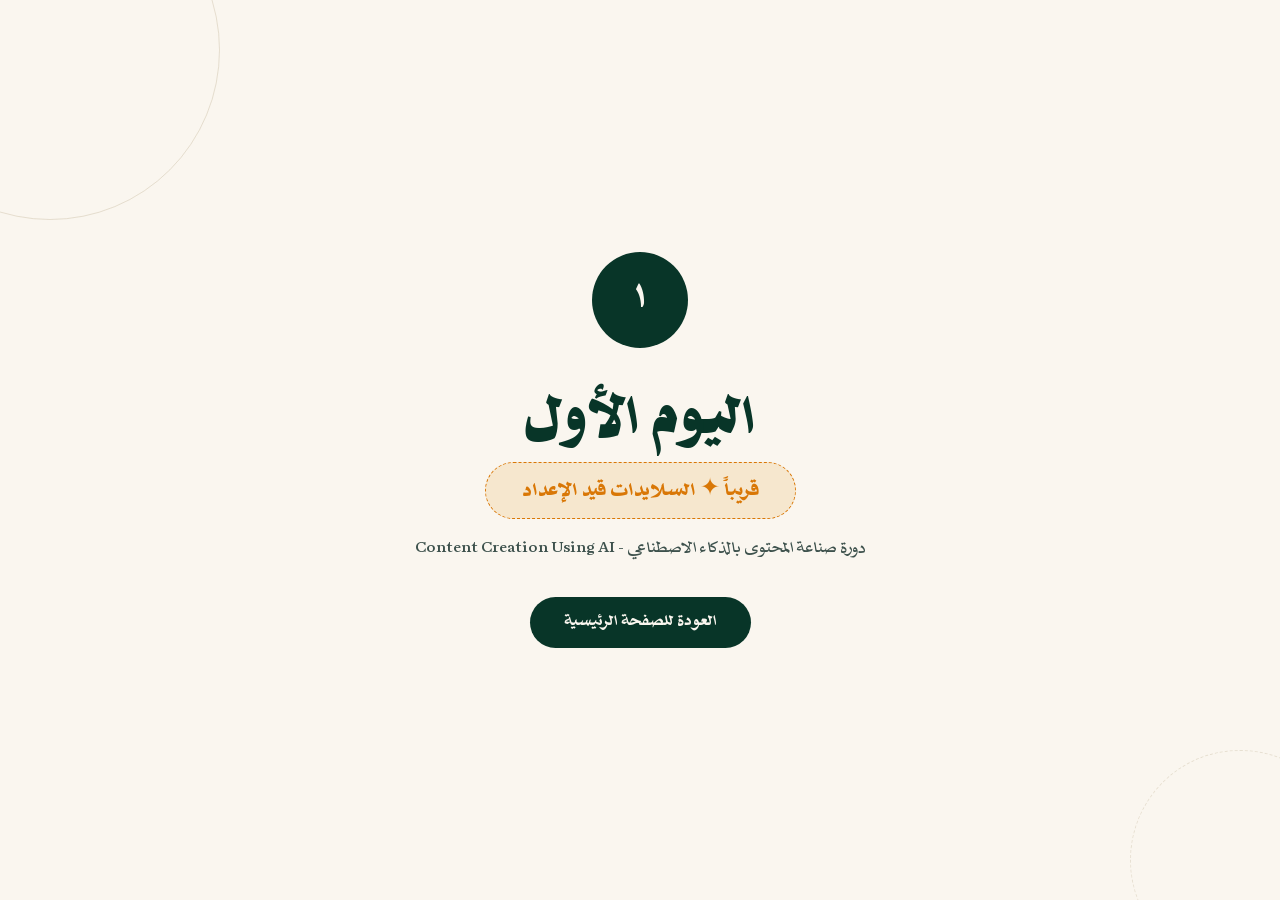
==== day1/index.html @ e3f10a6b "الثيمة الأساسية: الصفحة الرئيسية وصفحات الأيام الأربعة بأصول البراند Co-Authored-By: Claude Fable 5 " ====
<!DOCTYPE html>
<html lang="ar" dir="rtl">
<head>
<meta charset="UTF-8">
<meta name="viewport" content="width=device-width, initial-scale=1.0">
<title>اليوم الأول - صناعة المحتوى بالذكاء الاصطناعي</title>
<link rel="stylesheet" href="../assets/css/theme.css">
<link rel="icon" type="image/png" href="../assets/img/haydar-logo.png">
<style>
body{min-height:100vh;display:flex;align-items:center;justify-content:center;overflow-x:hidden}
.orn{position:fixed;border-radius:50%;pointer-events:none}
.orn.o1{width:340px;height:340px;border:1.5px solid var(--line);top:-120px;left:-120px;opacity:.55}
.orn.o2{width:220px;height:220px;border:1.5px dashed var(--line);bottom:-70px;right:-70px;opacity:.5}
.box{text-align:center;padding:40px 24px;position:relative;z-index:1}
.num{width:96px;height:96px;border-radius:50%;background:var(--green);color:var(--cream);font-weight:800;font-size:46px;display:flex;align-items:center;justify-content:center;margin:0 auto 20px;animation:pulse-ring 2.4s 1s infinite}
h1{font-family:'Sakkal Saad Poster';font-weight:400;font-size:64px;color:var(--green);line-height:1.2}
.soon{display:inline-block;margin-top:18px;background:var(--orange-soft);color:var(--orange);font-weight:800;font-size:24px;border-radius:100px;padding:10px 36px;border:1.5px dashed var(--orange)}
p{margin-top:16px;font-size:21px;color:var(--body)}
.back{display:inline-flex;align-items:center;gap:10px;margin-top:34px;color:var(--cream);background:var(--green);text-decoration:none;font-weight:700;font-size:20px;border-radius:100px;padding:12px 34px;transition:transform .25s ease}
.back:hover{transform:translateY(-3px)}
</style>
</head>
<body>
<div class="orn o1"></div><div class="orn o2"></div>
<div class="box">
  <div class="num a" style="--d:.1s">١</div>
  <h1 class="a" style="--d:.2s">اليوم الأول</h1>
  <div class="a" style="--d:.35s"><span class="soon">قريباً ✦ السلايدات قيد الإعداد</span></div>
  <p class="a" style="--d:.5s">دورة صناعة المحتوى بالذكاء الاصطناعي - Content Creation Using AI</p>
  <a class="back a" style="--d:.65s" href="../">العودة للصفحة الرئيسية</a>
</div>
</body>
</html>
---- assets/css/theme.css ----
/* ثيمة دورة صناعة المحتوى بالذكاء الاصطناعي - براند حيدر المعاتيق */
@font-face{font-family:'Sakkal Saad';src:url(../fonts/sakkalsaad-400.woff2) format('woff2');font-weight:400;font-display:swap}
@font-face{font-family:'Sakkal Saad';src:url(../fonts/sakkalsaad-700.woff2) format('woff2');font-weight:700;font-display:swap}
@font-face{font-family:'Sakkal Saad';src:url(../fonts/sakkalsaad-800.woff2) format('woff2');font-weight:800;font-display:swap}
@font-face{font-family:'Sakkal Saad Poster';src:url(../fonts/sakkalsaadposter-400.woff2) format('woff2');font-weight:400;font-display:swap}

:root{
  --cream:#FAF6EF; --card:#F3EDE1; --line:#D4C9B3; --orange:#D97706;
  --green:#083528; --body:#3D514C; --muted:#A1907A;
  --orange-soft:#F6E7CE; --green-soft:#DEE8E3;
}
*{margin:0;padding:0;box-sizing:border-box;font-synthesis:none}
html,body{background:var(--cream);font-family:'Sakkal Saad',serif;color:var(--body)}

@keyframes rise{from{opacity:0;transform:translateY(26px)}to{opacity:1;transform:none}}
@keyframes pop{0%{opacity:0;transform:scale(.6)}70%{transform:scale(1.06)}100%{opacity:1;transform:scale(1)}}
@keyframes growline{from{transform:scaleX(0)}to{transform:scaleX(1)}}
@keyframes floaty{0%,100%{transform:translateY(0)}50%{transform:translateY(-9px)}}
@keyframes pulse-ring{0%{box-shadow:0 0 0 0 rgba(217,119,6,.35)}70%{box-shadow:0 0 0 18px rgba(217,119,6,0)}100%{box-shadow:0 0 0 0 rgba(217,119,6,0)}}
@keyframes spin-slow{to{transform:rotate(360deg)}}

.a{animation:rise .8s cubic-bezier(.2,.7,.2,1) both;animation-delay:var(--d,0s)}
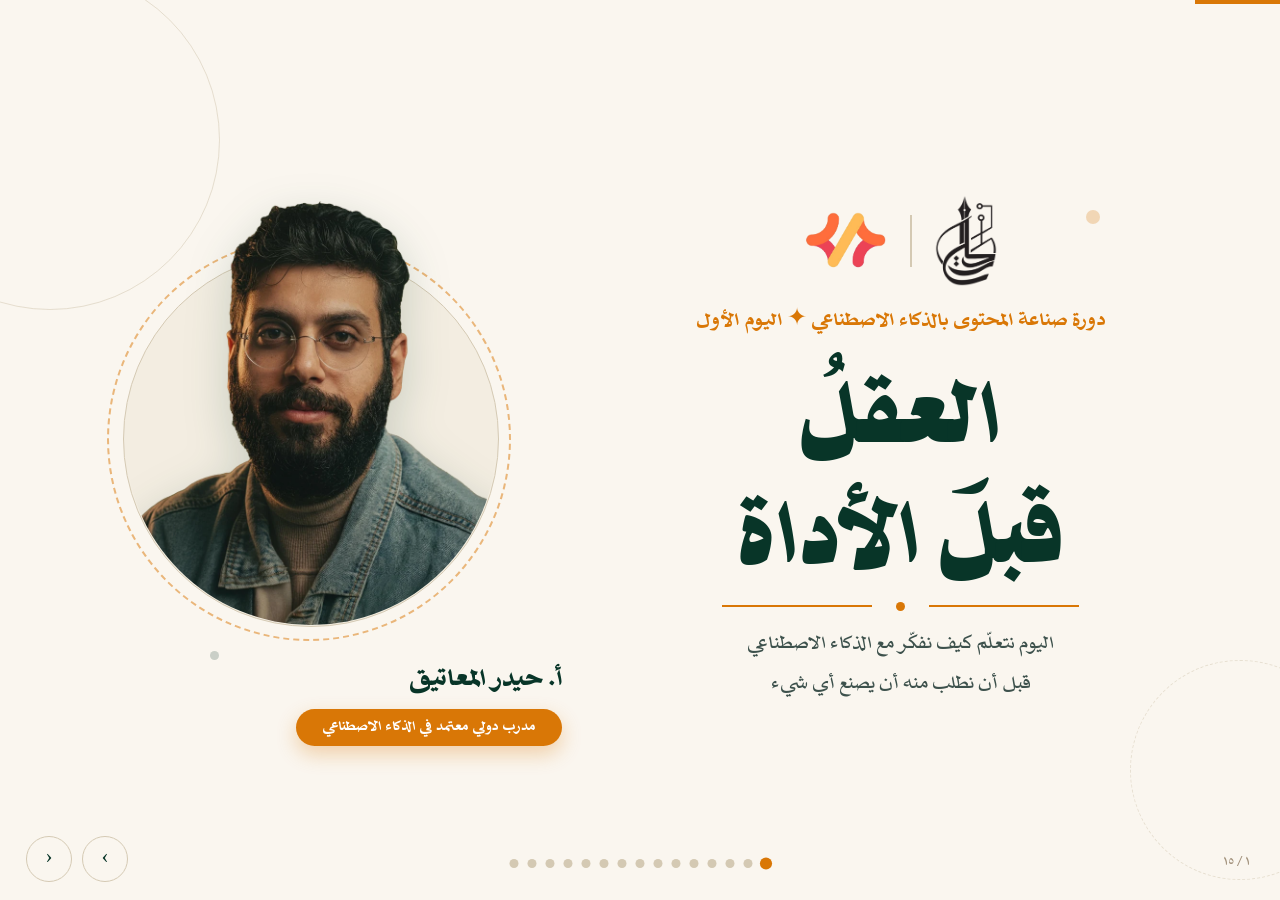
==== commit 666f5089: "اليوم الأول: سلايدات «العقل قبل الأداة» + أداة كسر الجليد (نموذج وشاشة حية) Co-Authored-By: Claude F" ====
--- a/day1/index.html
+++ b/day1/index.html
@@ -3,31 +3,673 @@
 <head>
 <meta charset="UTF-8">
 <meta name="viewport" content="width=device-width, initial-scale=1.0">
-<title>اليوم الأول - صناعة المحتوى بالذكاء الاصطناعي</title>
+<title>اليوم الأول - العقل قبل الأداة | صناعة المحتوى بالذكاء الاصطناعي</title>
 <link rel="stylesheet" href="../assets/css/theme.css">
 <link rel="icon" type="image/png" href="../assets/img/haydar-logo.png">
 <style>
-body{min-height:100vh;display:flex;align-items:center;justify-content:center;overflow-x:hidden}
-.orn{position:fixed;border-radius:50%;pointer-events:none}
+html,body{height:100%;overflow:hidden}
+
+#stage-wrap{position:fixed;inset:0;display:flex;align-items:center;justify-content:center}
+#stage{width:1280px;height:720px;position:relative;transform-origin:center center;background:var(--cream)}
+
+/* ---------- slide base ---------- */
+.slide{position:absolute;inset:0;padding:56px 72px;display:none;flex-direction:column;align-items:center;justify-content:center}
+.slide.active{display:flex}
+.slide.active .a{animation:rise .8s cubic-bezier(.2,.7,.2,1) both;animation-delay:var(--d,0s)}
+
+/* ornaments */
+.orn{position:absolute;border-radius:50%;pointer-events:none}
 .orn.o1{width:340px;height:340px;border:1.5px solid var(--line);top:-120px;left:-120px;opacity:.55}
 .orn.o2{width:220px;height:220px;border:1.5px dashed var(--line);bottom:-70px;right:-70px;opacity:.5}
-.box{text-align:center;padding:40px 24px;position:relative;z-index:1}
-.num{width:96px;height:96px;border-radius:50%;background:var(--green);color:var(--cream);font-weight:800;font-size:46px;display:flex;align-items:center;justify-content:center;margin:0 auto 20px;animation:pulse-ring 2.4s 1s infinite}
-h1{font-family:'Sakkal Saad Poster';font-weight:400;font-size:64px;color:var(--green);line-height:1.2}
-.soon{display:inline-block;margin-top:18px;background:var(--orange-soft);color:var(--orange);font-weight:800;font-size:24px;border-radius:100px;padding:10px 36px;border:1.5px dashed var(--orange)}
-p{margin-top:16px;font-size:21px;color:var(--body)}
-.back{display:inline-flex;align-items:center;gap:10px;margin-top:34px;color:var(--cream);background:var(--green);text-decoration:none;font-weight:700;font-size:20px;border-radius:100px;padding:12px 34px;transition:transform .25s ease}
-.back:hover{transform:translateY(-3px)}
+.orn.o3{width:14px;height:14px;background:var(--orange);opacity:.25;top:120px;right:180px}
+.orn.o4{width:9px;height:9px;background:var(--green);opacity:.2;bottom:150px;left:210px}
+
+/* typography */
+.kicker{font-weight:700;color:var(--orange);font-size:24px;letter-spacing:.5px}
+.slide-title{font-weight:800;color:var(--green);font-size:46px;line-height:1.25}
+.title-row{display:flex;align-items:center;gap:22px;margin-bottom:8px}
+.title-row .tline{height:2px;width:110px;background:var(--orange);transform-origin:center;animation:growline .9s .35s both}
+
+.foot{position:absolute;bottom:22px;left:0;right:0;display:flex;justify-content:center;gap:14px;align-items:center;color:var(--muted);font-size:17px}
+.foot .sep{width:5px;height:5px;border-radius:50%;background:var(--orange);opacity:.6}
+
+/* ---------- S1 cover ---------- */
+.cov-grid{display:grid;grid-template-columns:1.12fr .88fr;align-items:center;width:1160px;gap:20px}
+.cov-text{text-align:center}
+.cover-kicker{font-size:24px;color:var(--orange);font-weight:700;margin-top:16px}
+.cover-title{font-family:'Sakkal Saad Poster';font-weight:400;font-size:104px;color:var(--green);line-height:1.15;margin:2px 0 4px}
+.cover-lines{display:flex;align-items:center;justify-content:center;gap:24px;margin:22px 0 14px}
+.cover-lines .l{height:2px;width:150px;background:var(--orange);transform-origin:center;animation:growline 1s .5s both}
+.cover-lines .dot{width:9px;height:9px;border-radius:50%;background:var(--orange);animation:pop .6s .9s both}
+.cover-sub{font-size:24px;color:var(--body);line-height:1.7}
+.ph-wrap{position:relative;width:440px;height:492px;margin:0 auto}
+.ph-ring{position:absolute;bottom:6px;left:50%;margin-left:-204px;width:404px;height:404px;border-radius:50%;border:2px dashed var(--orange);opacity:.5;animation:spin-slow 36s linear infinite}
+.ph-circle{position:absolute;bottom:20px;left:50%;margin-left:-188px;width:376px;height:376px;border-radius:50%;background:var(--card);border:1.5px solid var(--line)}
+.ph-clip{position:absolute;bottom:22px;left:50%;margin-left:-186px;width:372px;height:462px;border-radius:0 0 186px 186px;overflow:hidden}
+.ph-clip img{position:absolute;bottom:0;left:50%;margin-left:-212px;width:424px;filter:drop-shadow(0 14px 22px rgba(8,53,40,.18))}
+.ph-name{margin-top:12px;color:var(--green);font-weight:800;font-size:31px}
+.ph-badge{display:inline-block;margin-top:8px;background:var(--orange);color:#fff;font-weight:700;font-size:17.5px;border-radius:100px;padding:7px 26px;box-shadow:0 8px 20px rgba(217,119,6,.3)}
+
+/* ---------- S2 icebreaker QR ---------- */
+.ice-grid{display:grid;grid-template-columns:1fr 400px;gap:44px;width:1120px;align-items:center;margin-top:26px}
+.ice-steps{display:flex;flex-direction:column;gap:18px}
+.ice-step{display:flex;gap:18px;align-items:center;background:var(--card);border:1px solid var(--line);border-radius:16px;padding:18px 24px}
+.ice-step .n{min-width:52px;height:52px;border-radius:50%;background:var(--green);color:var(--cream);font-weight:800;font-size:25px;display:flex;align-items:center;justify-content:center}
+.ice-step h3{color:var(--green);font-size:23px;font-weight:800}
+.ice-step p{font-size:17.5px;color:var(--body);margin-top:2px}
+.qr-card{background:#fff;border:1.5px solid var(--line);border-radius:22px;padding:26px;text-align:center;box-shadow:0 18px 40px rgba(8,53,40,.10)}
+.qr-card img{width:290px;height:290px;display:block;margin:0 auto}
+.qr-url{direction:ltr;font-family:Arial,'Sakkal Saad';font-weight:700;font-size:19px;color:var(--orange);margin-top:12px}
+.scr-btn{display:inline-flex;align-items:center;gap:10px;margin-top:20px;background:var(--green);color:var(--cream);text-decoration:none;font-weight:700;font-size:18px;border-radius:100px;padding:11px 28px;transition:transform .2s}
+.scr-btn:hover{transform:translateY(-3px)}
+
+/* ---------- S3 today ---------- */
+.hook-big{font-size:54px;font-weight:800;color:var(--green);text-align:center;line-height:1.45}
+.hook-big em{font-style:normal;color:var(--orange)}
+.hook-sub{font-size:25px;margin-top:14px;color:var(--body);text-align:center;line-height:1.7}
+.mind-vs{display:grid;grid-template-columns:1fr 1fr;gap:24px;width:1000px;margin-top:40px}
+.mv{border-radius:18px;padding:24px 28px;text-align:center}
+.mv.today{background:var(--green);color:var(--cream)}
+.mv.rest{background:var(--card);border:1px solid var(--line)}
+.mv .tag{display:inline-block;border-radius:100px;padding:4px 18px;font-weight:700;font-size:16px;margin-bottom:8px}
+.mv.today .tag{background:rgba(250,246,239,.15);color:#E9A94F}
+.mv.rest .tag{background:var(--orange-soft);color:var(--orange)}
+.mv h3{font-size:30px;font-weight:800}
+.mv.rest h3{color:var(--green)}
+.mv p{font-size:19px;margin-top:6px;line-height:1.6}
+.mv.today p{color:#D5DCD8}
+.mv.rest p{color:var(--body)}
+
+/* ---------- S4 tools map ---------- */
+.lex-grid{display:grid;grid-template-columns:repeat(4,1fr);gap:18px;width:1120px;margin-top:34px}
+.lex{background:var(--card);border:1px solid var(--line);border-radius:16px;padding:22px 16px;text-align:center;position:relative;overflow:hidden}
+.lex:after{content:'';position:absolute;top:0;right:0;left:0;height:3.5px;background:var(--lc,var(--orange))}
+.lex .ic{width:64px;height:64px;border-radius:50%;background:var(--cream);border:1.5px solid var(--line);display:flex;align-items:center;justify-content:center;margin:0 auto 12px}
+.lex .ic svg{width:32px;height:32px;stroke:var(--lc,var(--orange))}
+.lex h4{color:var(--green);font-weight:800;font-size:23px}
+.lex p{font-size:16.5px;color:var(--muted);margin-top:5px;line-height:1.55;font-weight:700}
+.lex .ex{margin-top:10px;display:inline-block;background:var(--cream);border:1px solid var(--line);border-radius:100px;padding:4px 16px;font-size:14.5px;color:var(--orange);font-weight:700;font-family:Arial,'Sakkal Saad'}
+
+/* ---------- S5 why brainstorm ---------- */
+.why-grid{display:grid;grid-template-columns:repeat(3,1fr);gap:22px;width:1080px;margin-top:36px}
+.why{background:var(--card);border:1px solid var(--line);border-radius:18px;padding:26px 24px;text-align:center}
+.why .ic{width:70px;height:70px;border-radius:50%;background:var(--green);display:flex;align-items:center;justify-content:center;margin:0 auto 14px}
+.why .ic svg{width:34px;height:34px;stroke:#E9A94F}
+.why h3{color:var(--green);font-size:24px;font-weight:800;line-height:1.4}
+.why p{font-size:18px;color:var(--body);margin-top:8px;line-height:1.65}
+
+/* ---------- S6 executor vs partner ---------- */
+.vs-wrap{display:grid;grid-template-columns:1fr 84px 1fr;gap:0;width:1120px;align-items:stretch;margin-top:34px}
+.vs-col{background:var(--card);border:1px solid var(--line);border-radius:18px;padding:26px 30px}
+.vs-col.ai{background:var(--green);border-color:var(--green)}
+.vs-col h3{font-size:26px;font-weight:800;color:var(--green);margin-bottom:14px}
+.vs-col.ai h3{color:var(--cream)}
+.vs-col ul{list-style:none}
+.vs-col li{display:flex;gap:12px;align-items:flex-start;font-size:19.5px;line-height:1.55;padding:7px 0;color:var(--body)}
+.vs-col.ai li{color:#D5DCD8}
+.vs-col li .mark{font-weight:800;min-width:22px;text-align:center}
+.vs-col li .mark.x{color:#B4513E}
+.vs-col li .mark.ok{color:#E9A94F}
+.vs-mid{display:flex;align-items:center;justify-content:center}
+.vs-badge{width:64px;height:64px;border-radius:50%;background:var(--orange);color:#fff;font-weight:800;font-size:21px;display:flex;align-items:center;justify-content:center;animation:pulse-ring 2.2s 1.4s infinite}
+.vs-punch{margin-top:24px;font-size:24px;font-weight:800;color:var(--green);text-align:center}
+.vs-punch em{font-style:normal;color:var(--orange)}
+
+/* ---------- S7 weak prompt demo ---------- */
+.pr-box{width:920px;background:var(--card);border:1.5px solid var(--line);border-radius:16px;border-top-right-radius:4px;padding:20px 30px;font-size:24px;color:var(--body);margin-top:30px;text-align:center}
+.pr-box b{color:var(--green)}
+.rev-btn{margin-top:26px;background:var(--green);color:var(--cream);border:none;border-radius:100px;padding:13px 38px;font-family:inherit;font-size:20px;font-weight:700;cursor:pointer;transition:.25s}
+.rev-btn:hover{background:var(--orange)}
+.weak-res{width:920px;margin-top:22px;display:none;background:#fff;border:1.5px dashed var(--line);border-radius:16px;padding:18px 28px}
+.weak-res.on{display:block;animation:rise .6s both}
+.weak-res ul{list-style:none}
+.weak-res li{font-size:19.5px;color:var(--muted);padding:5px 0;display:flex;gap:10px}
+.weak-res li::before{content:'✦';color:var(--line)}
+.weak-verdict{display:none;margin-top:16px;font-size:22px;font-weight:800;color:var(--green);text-align:center}
+.weak-verdict.on{display:block;animation:rise .6s both}
+.weak-verdict em{font-style:normal;color:#B4513E}
+
+/* ---------- S8 break ---------- */
+.brk-cup{font-size:120px;line-height:1;animation:floaty 4s ease-in-out infinite}
+.brk-title{font-family:'Sakkal Saad Poster';font-weight:400;font-size:96px;color:var(--green);margin-top:10px}
+.brk-sub{font-size:26px;color:var(--body);margin-top:8px}
+
+/* ---------- S9 seven elements ---------- */
+.el-chips{display:flex;flex-wrap:wrap;gap:10px;justify-content:center;width:1140px;margin-top:20px}
+.el-chip{border:1.5px solid var(--line);background:var(--card);border-radius:100px;padding:9px 22px;font-weight:700;font-size:18.5px;color:var(--green);cursor:pointer;transition:.2s;user-select:none;display:flex;align-items:center;gap:9px}
+.el-chip .num{width:26px;height:26px;border-radius:50%;background:var(--ec,var(--orange));color:#fff;font-size:15px;display:flex;align-items:center;justify-content:center;font-weight:800}
+.el-chip.on,.el-chip:hover{border-color:var(--ec,var(--orange));box-shadow:0 6px 16px rgba(8,53,40,.10)}
+.el-chip.on{background:var(--ec,var(--orange));color:#fff}
+.el-chip.on .num{background:rgba(255,255,255,.25)}
+.el-prompt{width:1140px;background:#fff;border:1.5px solid var(--line);border-radius:18px;border-top-right-radius:4px;padding:22px 30px;margin-top:18px;font-size:21.5px;line-height:2;color:var(--body);text-align:right}
+.el-prompt .tag{border-radius:8px;padding:1px 7px;transition:.25s;cursor:pointer}
+.el-prompt .tag.lit{background:var(--tc);color:#fff;font-weight:700}
+.el-info{width:1140px;min-height:64px;margin-top:14px;border-radius:14px;padding:14px 24px;font-size:19px;line-height:1.65;background:var(--card);border:1px solid var(--line);color:var(--muted);display:flex;gap:10px;align-items:center;justify-content:center;text-align:center}
+.el-info.act{background:var(--ig);border-color:var(--ig);color:#fff}
+.el-info .inf-t{font-weight:800}
+
+/* ---------- S10 your card ---------- */
+.card-link{display:grid;grid-template-columns:400px 90px 1fr;gap:0;width:1120px;align-items:center;margin-top:30px}
+.mini-card{background:#171210;border-radius:20px;padding:24px 26px;color:#F7EFE9;box-shadow:0 20px 45px rgba(8,53,40,.25)}
+.mini-card .pn{font-size:26px;font-weight:800}
+.mini-card .tags{display:flex;flex-wrap:wrap;gap:7px;margin-top:10px}
+.mini-card .tg{background:rgba(255,255,255,.08);border:1px solid rgba(255,255,255,.15);border-radius:100px;padding:3px 14px;font-size:15px;color:#E9A94F;font-weight:700}
+.mini-card .aud{margin-top:12px;font-size:17px;color:#A8988C;font-weight:700}
+.cl-arrow{display:flex;align-items:center;justify-content:center;font-size:44px;color:var(--orange)}
+.cl-list{display:flex;flex-direction:column;gap:14px}
+.cl-item{display:flex;gap:14px;align-items:center;background:var(--card);border:1px solid var(--line);border-radius:14px;padding:14px 22px}
+.cl-item .num{min-width:34px;height:34px;border-radius:50%;background:var(--cc);color:#fff;font-weight:800;font-size:17px;display:flex;align-items:center;justify-content:center}
+.cl-item p{font-size:19px;color:var(--body)}
+.cl-item p b{color:var(--green)}
+
+/* ---------- S11 builder ---------- */
+.bld-wrap{display:grid;grid-template-columns:1fr 320px;gap:26px;width:1140px;margin-top:20px;align-items:start}
+.bld-prompt{background:#fff;border:1.5px solid var(--line);border-radius:18px;border-top-right-radius:4px;padding:20px 26px;min-height:270px;font-size:20.5px;line-height:1.95;color:var(--body);text-align:right}
+.bld-seg{display:none;border-radius:8px;padding:1px 7px}
+.bld-seg.on{display:inline;animation:rise .5s both}
+.bld-side{display:flex;flex-direction:column;gap:14px}
+.q-meter{background:var(--card);border:1px solid var(--line);border-radius:16px;padding:18px 20px}
+.q-meter h4{font-size:17px;font-weight:800;color:var(--green);margin-bottom:10px}
+.q-track{height:18px;background:#EAE2D2;border-radius:20px;overflow:hidden}
+.q-fill{height:100%;width:12%;border-radius:20px;background:linear-gradient(90deg,#B4513E,var(--orange),#1E7A46);transition:width .8s cubic-bezier(.2,.7,.2,1)}
+.q-cap{font-size:16.5px;color:var(--muted);font-weight:700;margin-top:10px;line-height:1.6;min-height:78px}
+.bld-btn{background:var(--green);color:var(--cream);border:none;border-radius:100px;padding:13px 24px;font-family:inherit;font-size:18px;font-weight:700;cursor:pointer;transition:.25s}
+.bld-btn:hover{background:var(--orange)}
+.bld-btn:disabled{cursor:default}
+
+/* ---------- S12 compare ---------- */
+.cmp-grid{display:grid;grid-template-columns:1fr 1fr;gap:26px;width:1140px;margin-top:30px}
+.cmp{border-radius:18px;padding:24px 28px}
+.cmp.before{background:var(--card);border:1.5px dashed var(--line)}
+.cmp.after{background:var(--green)}
+.cmp h3{font-size:24px;font-weight:800;margin-bottom:12px}
+.cmp.before h3{color:var(--muted)}
+.cmp.after h3{color:#E9A94F}
+.cmp ul{list-style:none}
+.cmp li{font-size:19px;line-height:1.6;padding:7px 0;display:flex;gap:10px;align-items:flex-start}
+.cmp.before li{color:var(--muted)}
+.cmp.after li{color:#EDE7DC}
+.cmp.before li::before{content:'✦';color:var(--line)}
+.cmp.after li::before{content:'✦';color:#E9A94F}
+
+/* ---------- S13 final exercise ---------- */
+.fx-steps{display:grid;grid-template-columns:repeat(3,1fr);gap:22px;width:1100px;margin-top:36px}
+.fx{background:var(--card);border:1px solid var(--line);border-radius:18px;padding:26px 24px;text-align:center;position:relative}
+.fx .n{width:58px;height:58px;border-radius:50%;background:var(--green);color:var(--cream);font-weight:800;font-size:27px;display:flex;align-items:center;justify-content:center;margin:0 auto 14px}
+.fx h3{color:var(--green);font-size:23px;font-weight:800;line-height:1.4}
+.fx p{font-size:17.5px;color:var(--body);margin-top:8px;line-height:1.6}
+
+/* ---------- S14 checklist ---------- */
+.chk-grid{display:grid;grid-template-columns:1fr 1fr;gap:12px 20px;width:1000px;margin-top:26px}
+.chk{display:flex;gap:14px;align-items:center;background:var(--card);border:1.5px solid var(--line);border-radius:14px;padding:13px 20px;cursor:pointer;transition:.2s;user-select:none}
+.chk .bx{min-width:32px;height:32px;border-radius:9px;border:2px solid var(--line);background:#fff;display:flex;align-items:center;justify-content:center;color:#fff;font-weight:800;font-size:18px;transition:.2s}
+.chk p{font-size:19.5px;color:var(--body);font-weight:700}
+.chk.on{border-color:#1E7A46;background:var(--green-soft)}
+.chk.on .bx{background:#1E7A46;border-color:#1E7A46}
+.chk-score{margin-top:22px;font-size:25px;font-weight:800;color:var(--green)}
+.chk-score b{color:var(--orange);font-size:31px}
+
+/* ---------- S15 close ---------- */
+.close-title{font-family:'Sakkal Saad Poster';font-weight:400;font-size:96px;color:var(--green)}
+.close-sub{font-size:26px;color:var(--body);margin-top:10px;line-height:1.8;text-align:center}
+.close-sub em{font-style:normal;color:var(--orange);font-weight:700}
+.close-tmw{margin-top:26px;background:var(--green);color:var(--cream);border-radius:18px;padding:18px 40px;font-size:22px;font-weight:700}
+.close-tmw b{color:#E9A94F}
+.close-logos{display:flex;align-items:center;gap:26px;margin-bottom:6px}
+.close-logos img{height:74px;animation:floaty 5s ease-in-out infinite}
+.close-logos .dv{width:1.5px;height:56px;background:var(--line)}
+
+/* ---------- navigation ---------- */
+#progress{position:fixed;top:0;right:0;height:4px;background:var(--orange);z-index:60;transition:width .45s cubic-bezier(.2,.7,.2,1)}
+#nav{position:fixed;bottom:18px;left:26px;display:flex;gap:10px;z-index:60}
+#nav button{width:46px;height:46px;border-radius:50%;border:1.5px solid var(--line);background:var(--cream);color:var(--green);font-size:21px;cursor:pointer;transition:.25s;font-family:inherit}
+#nav button:hover{background:var(--orange);border-color:var(--orange);color:#fff}
+#dots{position:fixed;bottom:32px;right:50%;transform:translateX(50%);display:flex;gap:9px;z-index:60}
+#dots span{width:9px;height:9px;border-radius:50%;background:var(--line);cursor:pointer;transition:.3s}
+#dots span.on{background:var(--orange);transform:scale(1.35)}
+#counter{position:fixed;bottom:26px;right:30px;color:var(--muted);font-size:17px;z-index:60}
 </style>
 </head>
 <body>
-<div class="orn o1"></div><div class="orn o2"></div>
-<div class="box">
-  <div class="num a" style="--d:.1s">١</div>
-  <h1 class="a" style="--d:.2s">اليوم الأول</h1>
-  <div class="a" style="--d:.35s"><span class="soon">قريباً ✦ السلايدات قيد الإعداد</span></div>
-  <p class="a" style="--d:.5s">دورة صناعة المحتوى بالذكاء الاصطناعي - Content Creation Using AI</p>
-  <a class="back a" style="--d:.65s" href="../">العودة للصفحة الرئيسية</a>
+<div id="progress"></div>
+<div id="stage-wrap"><div id="stage">
+
+<!-- ═══════════ S1 الغلاف ═══════════ -->
+<section class="slide" data-name="الغلاف">
+  <div class="orn o1"></div><div class="orn o2"></div><div class="orn o3"></div><div class="orn o4"></div>
+  <div class="cov-grid">
+    <div class="cov-text">
+      <div class="a" style="--d:.05s;display:flex;align-items:center;gap:22px;justify-content:center">
+        <img style="width:64px" src="../assets/img/haydar-logo.png" alt="">
+        <div style="width:1.5px;height:52px;background:var(--line)"></div>
+        <img style="width:84px" src="../assets/img/gocode.png" alt="">
+      </div>
+      <div class="cover-kicker a" style="--d:.25s">دورة صناعة المحتوى بالذكاء الاصطناعي ✦ اليوم الأول</div>
+      <h1 class="cover-title a" style="--d:.4s">العقلُ<br>قبلَ الأداة</h1>
+      <div class="cover-lines"><div class="l"></div><div class="dot"></div><div class="l"></div></div>
+      <p class="cover-sub a" style="--d:.6s">اليوم نتعلّم كيف نفكّر مع الذكاء الاصطناعي<br>قبل أن نطلب منه أن يصنع أي شيء</p>
+    </div>
+    <div class="cov-photo">
+      <div class="ph-wrap">
+        <div class="ph-ring"></div>
+        <div class="ph-circle a" style="--d:.35s;animation-name:pop"></div>
+        <div class="ph-clip a" style="--d:.55s"><img src="../assets/img/haydar.webp" alt=""></div>
+      </div>
+      <div class="ph-name a" style="--d:.85s">أ. حيدر المعاتيق</div>
+      <div class="ph-badge a" style="--d:1.05s">مدرب دولي معتمد في الذكاء الاصطناعي</div>
+    </div>
+  </div>
+</section>
+
+<!-- ═══════════ S2 كسر الجليد ═══════════ -->
+<section class="slide" data-name="كسر الجليد">
+  <div class="orn o2"></div><div class="orn o3"></div>
+  <div class="title-row a"><div class="tline"></div><h2 class="slide-title">شوف مشروعك على الشاشة 📱</h2><div class="tline"></div></div>
+  <p class="hook-sub a" style="--d:.15s;margin-top:0">قبل أن أشرح أي شيء - عرّفوني على مشاريعكم، بس بطريقة مختلفة</p>
+  <div class="ice-grid">
+    <div class="ice-steps">
+      <div class="ice-step a" style="--d:.3s"><div class="n">١</div><div><h3>امسح الرمز من جوالك</h3><p>أو اكتب الرابط مباشرة في المتصفح</p></div></div>
+      <div class="ice-step a" style="--d:.5s"><div class="n">٢</div><div><h3>عبِّ النموذج - دقيقتان فقط</h3><p>أسئلة سريعة عن مشروعك وجمهورك</p></div></div>
+      <div class="ice-step a" style="--d:.7s"><div class="n">٣</div><div><h3>طالِع الشاشة الكبيرة 👀</h3><p>مشروعك يظهر لحظياً - بدون اسمك</p></div></div>
+      <a class="scr-btn a" style="--d:.9s" href="../tool/screen/" target="_blank">افتح الشاشة الحية ⟵ <span style="font-size:14px">(للمدرب)</span></a>
+    </div>
+    <div class="qr-card a" style="--d:.45s;animation-name:pop">
+      <img src="../assets/img/qr-tool.svg" alt="QR">
+      <div class="qr-url">haydarvsky.github.io/CCUAi/tool</div>
+    </div>
+  </div>
+</section>
+
+<!-- ═══════════ S3 ماذا نتعلم اليوم ═══════════ -->
+<section class="slide" data-name="ماذا نتعلم اليوم">
+  <div class="orn o1"></div><div class="orn o4"></div>
+  <div class="kicker a">ماذا نتعلّم اليوم؟</div>
+  <h2 class="hook-big a" style="--d:.2s">اليوم كله عن شيءٍ واحد:<br><em>كيف تطلب صح</em></h2>
+  <p class="hook-sub a" style="--d:.4s">لو الطلب غلط، النتيجة غلط - مهما كانت الأداة قوية</p>
+  <div class="mind-vs">
+    <div class="mv today a" style="--d:.6s">
+      <span class="tag">اليوم</span>
+      <h3>العقل 🧠</h3>
+      <p>كيف نفكّر مع الذكاء الاصطناعي<br>وكيف نوجّهه بالطريقة الصحيحة</p>
+    </div>
+    <div class="mv rest a" style="--d:.8s">
+      <span class="tag">بقية الأيام</span>
+      <h3>التنفيذ 🛠</h3>
+      <p>صناعة المحتوى الفعلي<br>صور، فيديو، سلايدات - وكل شيء</p>
+    </div>
+  </div>
+</section>
+
+<!-- ═══════════ S4 خريطة الأدوات ═══════════ -->
+<section class="slide" data-name="خريطة الأدوات">
+  <div class="orn o3"></div><div class="orn o2"></div>
+  <div class="title-row a"><div class="tline"></div><h2 class="slide-title">خريطة أدوات الذكاء الاصطناعي</h2><div class="tline"></div></div>
+  <div class="lex-grid">
+    <div class="lex a" style="--d:.2s;--lc:#D97706">
+      <div class="ic"><svg viewBox="0 0 24 24" fill="none" stroke-width="2"><path d="M12 20h9M16.5 3.5a2.1 2.1 0 0 1 3 3L7 19l-4 1 1-4z"/></svg></div>
+      <h4>نص</h4><p>كتابة، أفكار،<br>عصف ذهني</p>
+      <span class="ex">ChatGPT ✦ Claude</span>
+    </div>
+    <div class="lex a" style="--d:.4s;--lc:#1E7A46">
+      <div class="ic"><svg viewBox="0 0 24 24" fill="none" stroke-width="2"><rect x="3" y="3" width="18" height="18" rx="2"/><circle cx="8.5" cy="8.5" r="1.5"/><path d="M21 15l-5-5L5 21"/></svg></div>
+      <h4>صورة</h4><p>تصاميم، بوسترات،<br>صور منتجات</p>
+      <span class="ex">Midjourney ✦ Lumen Pro</span>
+    </div>
+    <div class="lex a" style="--d:.6s;--lc:#B4513E">
+      <div class="ic"><svg viewBox="0 0 24 24" fill="none" stroke-width="2"><rect x="2" y="5" width="14" height="14" rx="2"/><path d="M16 10l6-3v10l-6-3z"/></svg></div>
+      <h4>فيديو</h4><p>ريلز، إعلانات،<br>مشاهد متحركة</p>
+      <span class="ex">Runway ✦ Sora</span>
+    </div>
+    <div class="lex a" style="--d:.8s;--lc:#083528">
+      <div class="ic"><svg viewBox="0 0 24 24" fill="none" stroke-width="2"><path d="M12 3v10.5M12 3l-3 3M12 3l3 3"/><rect x="5" y="13" width="14" height="8" rx="2"/><path d="M9 17h6"/></svg></div>
+      <h4>صوت</h4><p>تعليق صوتي،<br>بودكاست</p>
+      <span class="ex">Voiceover AI</span>
+    </div>
+  </div>
+  <p class="hook-sub a" style="--d:1s;margin-top:30px">كلها تشترك في قاعدة واحدة: <b style="color:var(--orange)">جودة الناتج = جودة الطلب</b></p>
+</section>
+
+<!-- ═══════════ S5 لماذا العصف ═══════════ -->
+<section class="slide" data-name="لماذا العصف الذهني">
+  <div class="orn o1"></div><div class="orn o3"></div>
+  <div class="title-row a"><div class="tline"></div><h2 class="slide-title">ليش الذكاء الاصطناعي شريك عصفٍ قوي؟</h2><div class="tline"></div></div>
+  <div class="why-grid">
+    <div class="why a" style="--d:.25s">
+      <div class="ic"><svg viewBox="0 0 24 24" fill="none" stroke-width="2"><path d="M12 2a7 7 0 0 1 7 7c0 2.4-1.2 4-2.5 5.4-.8.8-1.5 2-1.5 3.1h-6c0-1.1-.7-2.3-1.5-3.1C6.2 13 5 11.4 5 9a7 7 0 0 1 7-7z"/><path d="M9 21h6"/></svg></div>
+      <h3>ما عنده خوف<br>من فكرة «غبية»</h3>
+      <p>يرمي لك كمية أفكار بلا تردد<br>ولا إحراج ولا مجاملة</p>
+    </div>
+    <div class="why a" style="--d:.45s">
+      <div class="ic"><svg viewBox="0 0 24 24" fill="none" stroke-width="2"><circle cx="12" cy="12" r="9"/><path d="M12 3v3M12 18v3M3 12h3M18 12h3"/><circle cx="12" cy="12" r="3"/></svg></div>
+      <h3>زوايا ما فكرت<br>فيها أصلاً</h3>
+      <p>ما عنده قيودك الذهنية المتعلَّمة<br>فيشوف من اتجاهات جديدة</p>
+    </div>
+    <div class="why a" style="--d:.65s">
+      <div class="ic"><svg viewBox="0 0 24 24" fill="none" stroke-width="2"><path d="M13 2L4.5 13.5H11L10 22l8.5-11.5H12z"/></svg></div>
+      <h3>سرعة<br>خارقة</h3>
+      <p>جلسة عصف تقليدية = ساعة<br>مع الذكاء الاصطناعي = دقائق</p>
+    </div>
+  </div>
+</section>
+
+<!-- ═══════════ S6 منفذ × شريك ═══════════ -->
+<section class="slide" data-name="منفذ أم شريك">
+  <div class="orn o2"></div><div class="orn o4"></div>
+  <div class="title-row a"><div class="tline"></div><h2 class="slide-title">منفِّذ… أم شريك تفكير؟</h2><div class="tline"></div></div>
+  <div class="vs-wrap">
+    <div class="vs-col a" style="--d:.25s">
+      <h3>🤖 منفِّذ يعطيك اللي تطلبه</h3>
+      <ul>
+        <li><span class="mark x">✗</span>«أعطني أفكار تسويقية» - وبس</li>
+        <li><span class="mark x">✗</span>يرد بأفكار عامة تنفع لأي أحد</li>
+        <li><span class="mark x">✗</span>تاخذ أول إجابة وتمشي</li>
+      </ul>
+    </div>
+    <div class="vs-mid a" style="--d:.55s"><div class="vs-badge">VS</div></div>
+    <div class="vs-col ai a" style="--d:.4s">
+      <h3>🧠 شريك يوسّع أفقك</h3>
+      <ul>
+        <li><span class="mark ok">✓</span>تعطيه دوراً وسياقاً وهدفاً واضحاً</li>
+        <li><span class="mark ok">✓</span>يرد بأفكار تخص مشروعك أنت</li>
+        <li><span class="mark ok">✓</span>تحاوره: «طوّر الفكرة الثالثة»</li>
+      </ul>
+    </div>
+  </div>
+  <p class="vs-punch a" style="--d:.7s">والفرق بينهما ليس الأداة… <em>الفرق هو كيف تسأل</em></p>
+</section>
+
+<!-- ═══════════ S7 تجربة البرومبت الضعيف ═══════════ -->
+<section class="slide" data-name="البرومبت الضعيف">
+  <div class="orn o1"></div><div class="orn o3"></div>
+  <div class="kicker a">تجربة حية 🔴</div>
+  <h2 class="slide-title a" style="--d:.15s">خلونا نجرب أضعف طلب ممكن</h2>
+  <div class="pr-box a" style="--d:.3s">«<b>أعطني أفكار حملة تسويقية لمنتج قهوة</b>»</div>
+  <button class="rev-btn a" style="--d:.5s" id="weak-btn">شغّلناه… شوف النتيجة</button>
+  <div class="weak-res" id="weak-res">
+    <ul>
+      <li>انشر صوراً جميلة لمنتجاتك بانتظام</li>
+      <li>اعمل مسابقة واطلب من المتابعين عمل تاق لأصدقائهم</li>
+      <li>قدّم خصومات في نهاية الأسبوع</li>
+      <li>تعاون مع مؤثرين في مجالك</li>
+    </ul>
+  </div>
+  <div class="weak-verdict" id="weak-verdict">أفكار <em>باهتة وعامة</em> تنفع لأي مشروع بالعالم… <b style="color:var(--orange)">والسبب مو الأداة - السبب الطلب</b></div>
+</section>
+
+<!-- ═══════════ S8 استراحة ═══════════ -->
+<section class="slide" data-name="استراحة">
+  <div class="orn o1"></div><div class="orn o2"></div><div class="orn o3"></div><div class="orn o4"></div>
+  <div class="brk-cup a">☕</div>
+  <h2 class="brk-title a" style="--d:.2s">استراحة</h2>
+  <p class="brk-sub a" style="--d:.4s">نرجع بعد ١٥ دقيقة - والجاي أهم جزء باليوم كله</p>
+</section>
+
+<!-- ═══════════ S9 العناصر السبعة ═══════════ -->
+<section class="slide" data-name="العناصر السبعة" style="padding-top:44px;justify-content:flex-start">
+  <div class="orn o3"></div>
+  <div class="title-row a" style="margin-top:6px"><div class="tline"></div><h2 class="slide-title">برومبت العصف الذهني الصحيح - ٧ عناصر</h2><div class="tline"></div></div>
+  <div class="el-chips a" style="--d:.15s" id="el-chips"></div>
+  <div class="el-prompt a" style="--d:.3s" id="el-prompt">
+    <span class="tag" data-k="e1">أنت خبير تسويق رقمي متخصص في المشاريع الصغيرة والمقاهي.</span>
+    <span class="tag" data-k="e2">مشروعي محمصة قهوة مختصة اسمها «بُن الديرة»، نحمّص محلياً ونبيع أونلاين.</span>
+    <span class="tag" data-k="e3">جمهوري شباب ٢٠-٣٠ مهتمون بالقهوة المختصة، وأغلبهم على إنستقرام.</span>
+    <span class="tag" data-k="e4">بأسلوب جريء وفيه لمسة فكاهة خفيفة.</span>
+    <span class="tag" data-k="e5">أبي أفكار محتوى تزيد التفاعل، مو بيع مباشر.</span>
+    <span class="tag" data-k="e6">أعطني ١٠ أفكار، كل فكرة بسطر واحد.</span>
+    <span class="tag" data-k="e7">بدون كلمات مستهلكة مثل «الأفضل» و«الأروع».</span>
+  </div>
+  <div class="el-info" id="el-info">اضغط أي عنصر فوق - وشوف جملته تضيء داخل البرومبت 👆</div>
+</section>
+
+<!-- ═══════════ S10 ارجع لبطاقتك ═══════════ -->
+<section class="slide" data-name="ارجع لبطاقتك">
+  <div class="orn o2"></div><div class="orn o4"></div>
+  <div class="title-row a"><div class="tline"></div><h2 class="slide-title">نصف برومبتك جاهز… من بطاقتك! 🎯</h2><div class="tline"></div></div>
+  <p class="hook-sub a" style="--d:.15s;margin-top:0">ارجع لبطاقتك من نشاط البداية - ثلاثة عناصر تنسحب منها مباشرة</p>
+  <div class="card-link">
+    <div class="mini-card a" style="--d:.3s">
+      <div class="pn">بطاقة مشروعك 📇</div>
+      <div class="tags"><span class="tg">طبيعة المشروع</span><span class="tg">مرحلته</span></div>
+      <div class="aud">🎯 الفئة العمرية ✦ المنصة الأساسية</div>
+      <div class="aud" style="margin-top:6px">✅/❌ شعار ✦ ✅/❌ خطة تسويقية</div>
+    </div>
+    <div class="cl-arrow a" style="--d:.5s">⟵</div>
+    <div class="cl-list">
+      <div class="cl-item a" style="--d:.55s;--cc:#1E7A46"><div class="num">٢</div><p><b>السياق:</b> طبيعة مشروعك ومرحلته - جاهزة من البطاقة</p></div>
+      <div class="cl-item a" style="--d:.7s;--cc:#B4513E"><div class="num">٣</div><p><b>الفئة المستهدفة:</b> العمر + الجمهور + المنصة - جاهزة من البطاقة</p></div>
+      <div class="cl-item a" style="--d:.85s;--cc:#D97706"><div class="num">٥</div><p><b>الهدف:</b> تحديك التسويقي اللي كتبته - هو نفسه هدفك</p></div>
+    </div>
+  </div>
+  <p class="hook-sub a" style="--d:1s;margin-top:26px">بدل ما تخترع من الصفر… <b style="color:var(--orange)">بياناتك الحقيقية تدخل البرومبت مباشرة</b></p>
+</section>
+
+<!-- ═══════════ S11 التمرين التدريجي ═══════════ -->
+<section class="slide" data-name="نبني البرومبت" style="padding-top:44px;justify-content:flex-start">
+  <div class="orn o3"></div>
+  <div class="title-row a" style="margin-top:6px"><div class="tline"></div><h2 class="slide-title">نبني البرومبت… عنصراً عنصراً</h2><div class="tline"></div></div>
+  <p class="hook-sub a" style="--d:.1s;margin-top:0;font-size:21px">نشغّل الأداة بعد كل إضافة - وشوفوا النتيجة كيف تتحسن</p>
+  <div class="bld-wrap">
+    <div class="bld-prompt" id="bld-prompt">
+      <span class="bld-seg on" style="background:#EAE2D2">أعطني أفكار تسويقية لقهوة.</span>
+      <span class="bld-seg" data-s="1" style="background:#F6E7CE">&nbsp;أنت خبير تسويق رقمي متخصص في المقاهي والمشاريع الصغيرة.</span>
+      <span class="bld-seg" data-s="2" style="background:#DEE8E3">&nbsp;مشروعي محمصة «بُن الديرة»، جمهوري شباب ٢٠-٣٠ على إنستقرام.</span>
+      <span class="bld-seg" data-s="3" style="background:#F3DAD3">&nbsp;بأسلوب جريء وفيه فكاهة خفيفة، والهدف تفاعل مو بيع مباشر.</span>
+      <span class="bld-seg" data-s="4" style="background:#E3E0D3">&nbsp;أعطني ١٠ أفكار بسطر واحد لكل فكرة، بدون كلمات مستهلكة.</span>
+    </div>
+    <div class="bld-side">
+      <div class="q-meter">
+        <h4>جودة النتيجة المتوقعة</h4>
+        <div class="q-track"><div class="q-fill" id="q-fill"></div></div>
+        <div class="q-cap" id="q-cap">برومبت عام - نتيجة عامة تنفع لأي أحد</div>
+      </div>
+      <button class="bld-btn" id="bld-btn">أضِف العنصر التالي ＋</button>
+    </div>
+  </div>
+</section>
+
+<!-- ═══════════ S12 المقارنة ═══════════ -->
+<section class="slide" data-name="قبل وبعد">
+  <div class="orn o1"></div><div class="orn o4"></div>
+  <div class="title-row a"><div class="tline"></div><h2 class="slide-title">نفس الأداة… طلبان مختلفان</h2><div class="tline"></div></div>
+  <div class="cmp-grid">
+    <div class="cmp before a" style="--d:.25s">
+      <h3>قبل - برومبت من سطر واحد</h3>
+      <ul>
+        <li>انشر صوراً جميلة بانتظام</li>
+        <li>اعمل مسابقة للمتابعين</li>
+        <li>قدّم خصومات نهاية الأسبوع</li>
+      </ul>
+    </div>
+    <div class="cmp after a" style="--d:.45s">
+      <h3>بعد - برومبت بسبعة عناصر</h3>
+      <ul>
+        <li>سلسلة ريلز «أخطاء تسويها بقهوتك البيتية» بلمسة ساخرة</li>
+        <li>تحدي ستوري: «كم تصرف على القهوة بالشهر؟» بحاسبة تفاعلية</li>
+        <li>تايم لابس «رحلة الحبة» من المحمصة إلى باب بيت العميل</li>
+      </ul>
+    </div>
+  </div>
+  <p class="vs-punch a" style="--d:.65s">الأداة ما تغيّرت… <em>الطلب هو اللي تغيّر</em></p>
+</section>
+
+<!-- ═══════════ S13 التمرين الختامي ═══════════ -->
+<section class="slide" data-name="التمرين الختامي">
+  <div class="orn o2"></div><div class="orn o3"></div>
+  <div class="kicker a">التطبيق العملي 💪</div>
+  <h2 class="slide-title a" style="--d:.15s">دورك الآن - برومبت مشروعك أنت</h2>
+  <div class="fx-steps">
+    <div class="fx a" style="--d:.3s">
+      <div class="n">١</div>
+      <h3>اكتب برومبتك الكامل</h3>
+      <p>بالعناصر السبعة، مستخدماً بيانات بطاقتك من نشاط البداية</p>
+    </div>
+    <div class="fx a" style="--d:.5s">
+      <div class="n">٢</div>
+      <h3>شغّله الآن</h3>
+      <p>في ChatGPT أو Claude من جوالك - مباشرة</p>
+    </div>
+    <div class="fx a" style="--d:.7s">
+      <div class="n">٣</div>
+      <h3>اعرض ٣ أفكار</h3>
+      <p>اختر أقوى ثلاث أفكار طلعت لك وشاركها مع المجموعة</p>
+    </div>
+  </div>
+</section>
+
+<!-- ═══════════ S14 المعيار ═══════════ -->
+<section class="slide" data-name="معيار التقييم">
+  <div class="orn o1"></div><div class="orn o3"></div>
+  <div class="title-row a"><div class="tline"></div><h2 class="slide-title">قيّم برومبتك - نقطة لكل عنصر</h2><div class="tline"></div></div>
+  <div class="chk-grid a" style="--d:.2s" id="chk-grid">
+    <div class="chk"><div class="bx"></div><p>دور واضح للأداة</p></div>
+    <div class="chk"><div class="bx"></div><p>سياق كافٍ عن المشروع</p></div>
+    <div class="chk"><div class="bx"></div><p>فئة مستهدفة محددة بدقة</p></div>
+    <div class="chk"><div class="bx"></div><p>أسلوب ونبرة محددة</p></div>
+    <div class="chk"><div class="bx"></div><p>هدف واضح من الأفكار</p></div>
+    <div class="chk"><div class="bx"></div><p>صيغة إخراج محددة</p></div>
+    <div class="chk"><div class="bx"></div><p>قيود أو ممنوعات موضوعة</p></div>
+  </div>
+  <div class="chk-score a" style="--d:.4s">النتيجة: <b id="chk-n">٠</b> / ٧</div>
+</section>
+
+<!-- ═══════════ S15 الختام ═══════════ -->
+<section class="slide" data-name="الختام">
+  <div class="orn o1"></div><div class="orn o2"></div><div class="orn o3"></div><div class="orn o4"></div>
+  <div class="close-logos a">
+    <img src="../assets/img/haydar-logo.png" style="height:80px" alt="">
+    <div class="dv"></div>
+    <img src="../assets/img/gocode.png" alt="">
+  </div>
+  <h1 class="close-title a" style="--d:.2s">اليوم فكّرنا…</h1>
+  <p class="close-sub a" style="--d:.45s">تعلمنا أن جودة الناتج تبدأ من جودة الطلب<br>وأن الذكاء الاصطناعي <em>شريك تفكير</em> - لا مجرد منفّذ</p>
+  <div class="close-tmw a" style="--d:.7s">بكرة: <b>ننفّذ!</b> نبدأ صناعة المحتوى الفعلي 🚀</div>
+</section>
+
+</div></div>
+
+<div id="nav">
+  <button id="nprev" title="السابق">›</button>
+  <button id="nnext" title="التالي">‹</button>
 </div>
+<div id="dots"></div>
+<div id="counter"></div>
+
+<script>
+const slides=[...document.querySelectorAll('.slide')];
+let cur=0;
+const dots=document.getElementById('dots');
+slides.forEach((s,i)=>{const d=document.createElement('span');d.onclick=()=>go(i);dots.appendChild(d);});
+function toArabic(n){return String(n).replace(/\d/g,d=>'٠١٢٣٤٥٦٧٨٩'[d]);}
+function go(i){
+  if(i<0||i>=slides.length)return;
+  slides[cur].classList.remove('active');
+  cur=i;
+  const s=slides[cur];
+  s.classList.remove('active');
+  void s.offsetWidth;
+  s.classList.add('active');
+  document.getElementById('progress').style.width=((cur+1)/slides.length*100)+'%';
+  [...dots.children].forEach((d,j)=>d.classList.toggle('on',j===cur));
+  document.getElementById('counter').textContent=toArabic(cur+1)+' / '+toArabic(slides.length);
+  location.hash=cur+1;
+}
+document.getElementById('nnext').onclick=()=>go(cur+1);
+document.getElementById('nprev').onclick=()=>go(cur-1);
+addEventListener('keydown',e=>{
+  if(['ArrowLeft','PageDown',' '].includes(e.key)){e.preventDefault();go(cur+1);}
+  if(['ArrowRight','PageUp'].includes(e.key)){e.preventDefault();go(cur-1);}
+  if(e.key==='Home')go(0); if(e.key==='End')go(slides.length-1);
+});
+let tx=null;
+addEventListener('touchstart',e=>tx=e.touches[0].clientX);
+addEventListener('touchend',e=>{if(tx===null)return;const dx=e.changedTouches[0].clientX-tx;if(dx>60)go(cur+1);else if(dx<-60)go(cur-1);tx=null;});
+function fit(){
+  const s=document.getElementById('stage');
+  const k=Math.min(innerWidth/1280,innerHeight/720);
+  s.style.transform='scale('+k+')';
+}
+addEventListener('resize',fit);fit();
+
+/* S7 weak prompt reveal */
+const weakBtn=document.getElementById('weak-btn');
+weakBtn.addEventListener('click',()=>{
+  const res=document.getElementById('weak-res');
+  if(!res.classList.contains('on')){
+    res.classList.add('on');
+    weakBtn.textContent='وش رايكم فيها؟';
+  }else{
+    document.getElementById('weak-verdict').classList.add('on');
+    weakBtn.style.display='none';
+  }
+});
+
+/* S9 seven elements interactive */
+const ELS=[
+ ['e1','الدور','#D97706','مين يتكلم؟ حدد تخصص الأداة - «أنت خبير تسويق رقمي متخصص بالمقاهي» تعطيك غير «أعطني أفكار» بمراحل.'],
+ ['e2','السياق','#1E7A46','وش الخلفية؟ اسم مشروعك وطبيعته ومرحلته - التفاصيل اللي تخلي الأفكار تفصيلاً على مقاسك.'],
+ ['e3','الفئة المستهدفة','#B4513E','مين يقرأ ويشوف؟ العمر والاهتمامات والمنصة - تنسحب مباشرة من بطاقتك في نشاط البداية!'],
+ ['e4','الأسلوب','#83705C','كيف يحس القارئ؟ جريء؟ رسمي؟ فكاهي؟ النبرة تغيّر شكل كل فكرة تطلع لك.'],
+ ['e5','الهدف','#C2410C','وش تبي تحقق؟ تفاعل؟ وعي بالبراند؟ بيع مباشر؟ الهدف يوجّه بوصلة الأفكار كلها.'],
+ ['e6','صيغة الإخراج','#0F5132','شكل الرد؟ عدد الأفكار وطول كل وحدة - يرتب الناتج من أول مرة ويوفّر عليك التنقيح.'],
+ ['e7','القيود','#7A3B2E','الممنوعات؟ كلمات مستهلكة، أفكار مكررة، أي شيء ما تبيه - حط السياج قبل لا يطلع الرد.']
+];
+const chipsBox=document.getElementById('el-chips');
+ELS.forEach(([k,t,c],i)=>{
+  chipsBox.insertAdjacentHTML('beforeend',
+    `<div class="el-chip" data-k="${k}" style="--ec:${c}"><span class="num">${toArabic(i+1)}</span>${t}</div>`);
+});
+const elChips=[...document.querySelectorAll('.el-chip')];
+const elInfo=document.getElementById('el-info');
+function elSelect(k){
+  const e=ELS.find(x=>x[0]===k);
+  elChips.forEach(c=>c.classList.toggle('on',c.dataset.k===k));
+  document.querySelectorAll('#el-prompt .tag').forEach(t=>{
+    t.classList.toggle('lit',t.dataset.k===k);
+    if(t.dataset.k===k)t.style.setProperty('--tc',e[2]);
+  });
+  elInfo.classList.add('act');
+  elInfo.style.setProperty('--ig',e[2]);
+  elInfo.innerHTML='<span class="inf-t">'+e[1]+':</span><span>'+e[3]+'</span>';
+}
+elChips.forEach(ch=>ch.addEventListener('click',()=>elSelect(ch.dataset.k)));
+document.querySelectorAll('#el-prompt .tag').forEach(t=>t.addEventListener('click',()=>elSelect(t.dataset.k)));
+
+/* S11 builder */
+const BLD_CAPS=[
+ 'برومبت عام - نتيجة عامة تنفع لأي أحد',
+ '＋الدور: صار يتكلم خبير مختص، مو موظف استقبال',
+ '＋السياق والفئة: الأفكار صارت عن مشروعك أنت وجمهورك أنت',
+ '＋الأسلوب والهدف: نبرة مضبوطة واتجاه واضح - تفاعل مو بيع',
+ '＋الصيغة والقيود: ١٠ أفكار نظيفة جاهزة - بلا حشو ولا كلام مستهلك'
+];
+const BLD_W=[12,32,58,80,100];
+let bstep=0;
+const bldBtn=document.getElementById('bld-btn');
+bldBtn.addEventListener('click',()=>{
+  if(bstep>=4)return;
+  bstep++;
+  document.querySelector(`.bld-seg[data-s="${bstep}"]`).classList.add('on');
+  document.getElementById('q-fill').style.width=BLD_W[bstep]+'%';
+  document.getElementById('q-cap').textContent=BLD_CAPS[bstep];
+  if(bstep===4){bldBtn.textContent='✓ اكتمل البرومبت';bldBtn.disabled=true;bldBtn.style.background='#1E7A46';}
+});
+
+/* S14 checklist */
+document.querySelectorAll('.chk').forEach(c=>c.addEventListener('click',()=>{
+  c.classList.toggle('on');
+  c.querySelector('.bx').textContent=c.classList.contains('on')?'✓':'';
+  document.getElementById('chk-n').textContent=toArabic(document.querySelectorAll('.chk.on').length);
+}));
+
+/* demo hook للتحقق الآلي */
+if(location.hash.includes('demo')){setTimeout(()=>{
+  weakBtn.click();weakBtn.click();
+  elSelect('e3');
+  for(let i=0;i<4;i++)bldBtn.click();
+  document.querySelectorAll('.chk').forEach((c,i)=>{if(i<5)c.click();});
+},600);}
+const h=parseInt(location.hash.slice(1));
+go(!isNaN(h)&&h>=1&&h<=slides.length?h-1:0);
+</script>
 </body>
 </html>
